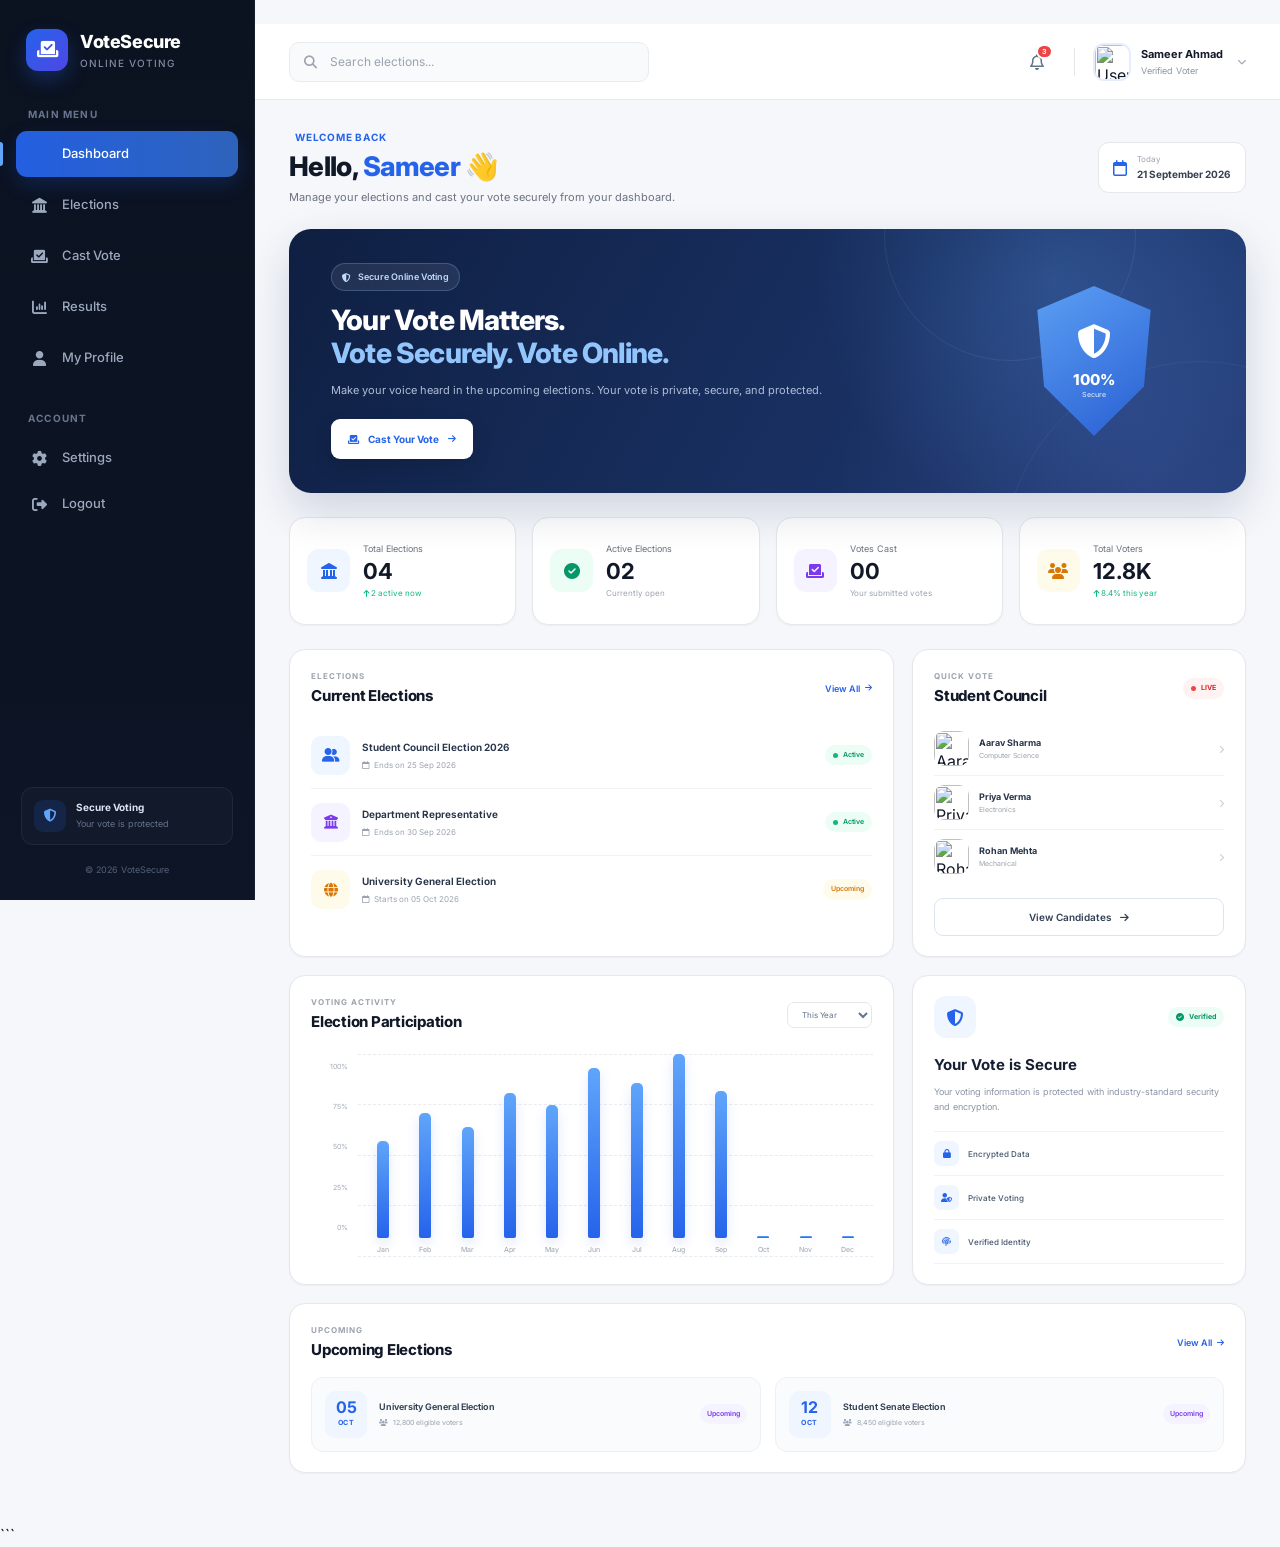
==== index.html @ ff3d3497 "added code" ====
```html
<!DOCTYPE html>
<html lang="en">
<head>
    <meta charset="UTF-8">

    <meta
        name="viewport"
        content="width=device-width, initial-scale=1.0"
    >

    <meta
        name="description"
        content="VoteSecure - Secure Online Voting System"
    >

    <title>VoteSecure | Dashboard</title>

    <!-- Google Font -->
    <link
        rel="preconnect"
        href="https://fonts.googleapis.com"
    >

    <link
        rel="preconnect"
        href="https://fonts.gstatic.com"
        crossorigin
    >

    <link
        href="https://fonts.googleapis.com/css2?family=Inter:wght@400;500;600;700;800&display=swap"
        rel="stylesheet"
    >

    <!-- Font Awesome -->
    <link
        rel="stylesheet"
        href="https://cdnjs.cloudflare.com/ajax/libs/font-awesome/6.7.2/css/all.min.css"
    >

    <!-- Main CSS -->
    <link
        rel="stylesheet"
        href="css/style.css"
    >
</head>

<body>

    <!-- =====================================================
         APP CONTAINER
    ====================================================== -->

    <div id="app">

        <!-- =================================================
             SIDEBAR
        ================================================== -->

        <aside class="sidebar">

            <!-- Logo -->
            <div class="sidebar-logo">

                <div class="logo-icon">
                    <i class="fa-solid fa-check-to-slot"></i>
                </div>

                <div class="logo-text">
                    <h2>VoteSecure</h2>
                    <span>Online Voting</span>
                </div>

            </div>


            <!-- Main Menu -->
            <div class="sidebar-section">

                <p class="sidebar-title">
                    MAIN MENU
                </p>

                <nav class="sidebar-menu">

                    <a
                        href="index.html"
                        class="menu-item active"
                    >
                        <i class="fa-solid fa-grid-2"></i>
                        <span>Dashboard</span>
                    </a>

                    <a
                        href="index.html#elections"
                        class="menu-item"
                    >
                        <i class="fa-solid fa-landmark"></i>
                        <span>Elections</span>
                    </a>

                    <a
                        href="vote.html"
                        class="menu-item"
                    >
                        <i class="fa-solid fa-check-to-slot"></i>
                        <span>Cast Vote</span>
                    </a>

                    <a
                        href="results.html"
                        class="menu-item"
                    >
                        <i class="fa-solid fa-chart-column"></i>
                        <span>Results</span>
                    </a>

                    <a
                        href="profile.html"
                        class="menu-item"
                    >
                        <i class="fa-solid fa-user"></i>
                        <span>My Profile</span>
                    </a>

                </nav>

            </div>


            <!-- Account -->
            <div class="sidebar-section sidebar-account">

                <p class="sidebar-title">
                    ACCOUNT
                </p>

                <a
                    href="#"
                    class="menu-item"
                    onclick="return false;"
                >
                    <i class="fa-solid fa-gear"></i>
                    <span>Settings</span>
                </a>

                <a
                    href="#"
                    class="menu-item logout-link"
                    onclick="logout(); return false;"
                >
                    <i class="fa-solid fa-right-from-bracket"></i>
                    <span>Logout</span>
                </a>

            </div>


            <!-- Sidebar Footer -->
            <div class="sidebar-footer">

                <div class="security-badge">

                    <i class="fa-solid fa-shield-halved"></i>

                    <div>
                        <strong>Secure Voting</strong>
                        <small>Your vote is protected</small>
                    </div>

                </div>

                <p>
                    © 2026 VoteSecure
                </p>

            </div>

        </aside>


        <!-- =================================================
             MAIN CONTENT
        ================================================== -->

        <main class="main">

            <!-- =================================================
                 TOPBAR
            ================================================== -->

            <header class="topbar">

                <!-- Mobile Menu -->
                <button
                    class="mobile-menu-btn"
                    id="mobileMenuBtn"
                    type="button"
                    aria-label="Open menu"
                >
                    <i class="fa-solid fa-bars"></i>
                </button>


                <!-- Search -->
                <div class="topbar-search">

                    <i class="fa-solid fa-magnifying-glass"></i>

                    <input
                        type="text"
                        id="searchInput"
                        placeholder="Search elections..."
                        autocomplete="off"
                    >

                </div>


                <!-- Topbar Right -->
                <div class="topbar-right">

                    <!-- Notification -->
                    <button
                        class="notification-btn"
                        type="button"
                        onclick="showNotification('You have 3 new notifications.')"
                        aria-label="Notifications"
                    >

                        <i class="fa-regular fa-bell"></i>

                        <span class="notification-badge">
                            3
                        </span>

                    </button>


                    <!-- Divider -->
                    <div class="topbar-divider"></div>


                    <!-- User -->
                    <a
                        href="profile.html"
                        class="topbar-user"
                    >

                        <img
                            src="https://i.pravatar.cc/100?img=12"
                            alt="User Avatar"
                        >

                        <div class="topbar-user-info">

                            <strong id="topbarUserName">
                                Sameer Ahmad
                            </strong>

                            <span>
                                Verified Voter
                            </span>

                        </div>

                        <i class="fa-solid fa-chevron-down"></i>

                    </a>

                </div>

            </header>


            <!-- =================================================
                 PAGE CONTENT
            ================================================== -->

            <div class="page-content">


                <!-- =================================================
                     WELCOME SECTION
                ================================================== -->

                <section class="welcome-section">

                    <div class="welcome-content">

                        <span class="welcome-label">
                            <i class="fa-solid fa-sparkles"></i>
                            Welcome back
                        </span>

                        <h1>
                            Hello,
                            <span id="welcomeUserName">
                                Sameer
                            </span>
                            👋
                        </h1>

                        <p>
                            Manage your elections and cast your vote
                            securely from your dashboard.
                        </p>

                    </div>


                    <div class="welcome-date">

                        <i class="fa-regular fa-calendar"></i>

                        <div>
                            <span>Today</span>
                            <strong id="currentDate">
                                21 September 2026
                            </strong>
                        </div>

                    </div>

                </section>


                <!-- =================================================
                     HERO BANNER
                ================================================== -->

                <section class="hero-banner">

                    <div class="hero-content">

                        <div class="hero-badge">
                            <i class="fa-solid fa-shield-halved"></i>
                            Secure Online Voting
                        </div>

                        <h2>
                            Your Vote Matters.
                            <br>
                            <span>Vote Securely. Vote Online.</span>
                        </h2>

                        <p>
                            Make your voice heard in the upcoming
                            elections. Your vote is private, secure,
                            and protected.
                        </p>

                        <button
                            class="primary-btn hero-btn"
                            type="button"
                            onclick="goToVote()"
                        >
                            <i class="fa-solid fa-check-to-slot"></i>
                            Cast Your Vote
                            <i class="fa-solid fa-arrow-right"></i>
                        </button>

                    </div>


                    <div class="hero-visual">

                        <div class="hero-shield">

                            <div class="shield-ring"></div>

                            <i class="fa-solid fa-shield-halved"></i>

                            <span>
                                100%
                                <small>Secure</small>
                            </span>

                        </div>

                    </div>

                </section>


                <!-- =================================================
                     STATISTICS
                ================================================== -->

                <section class="stats-grid">

                    <!-- Total Elections -->
                    <div class="stat-card">

                        <div class="stat-icon blue">
                            <i class="fa-solid fa-landmark"></i>
                        </div>

                        <div class="stat-info">

                            <span>Total Elections</span>

                            <strong>
                                04
                            </strong>

                            <small class="positive">
                                <i class="fa-solid fa-arrow-up"></i>
                                2 active now
                            </small>

                        </div>

                    </div>


                    <!-- Active Elections -->
                    <div class="stat-card">

                        <div class="stat-icon green">
                            <i class="fa-solid fa-circle-check"></i>
                        </div>

                        <div class="stat-info">

                            <span>Active Elections</span>

                            <strong>
                                02
                            </strong>

                            <small>
                                Currently open
                            </small>

                        </div>

                    </div>


                    <!-- Votes Cast -->
                    <div class="stat-card">

                        <div class="stat-icon purple">
                            <i class="fa-solid fa-check-to-slot"></i>
                        </div>

                        <div class="stat-info">

                            <span>Votes Cast</span>

                            <strong id="voteCount">
                                00
                            </strong>

                            <small>
                                Your submitted votes
                            </small>

                        </div>

                    </div>


                    <!-- Total Voters -->
                    <div class="stat-card">

                        <div class="stat-icon orange">
                            <i class="fa-solid fa-users"></i>
                        </div>

                        <div class="stat-info">

                            <span>Total Voters</span>

                            <strong>
                                12.8K
                            </strong>

                            <small class="positive">
                                <i class="fa-solid fa-arrow-up"></i>
                                8.4% this year
                            </small>

                        </div>

                    </div>

                </section>


                <!-- =================================================
                     ELECTIONS + QUICK VOTE
                ================================================== -->

                <section class="dashboard-grid">


                    <!-- Current Elections -->
                    <div
                        class="dashboard-card elections-card"
                        id="elections"
                    >

                        <div class="card-header">

                            <div>

                                <span class="card-label">
                                    ELECTIONS
                                </span>

                                <h2>
                                    Current Elections
                                </h2>

                            </div>

                            <a
                                href="#elections"
                                class="view-all"
                            >
                                View All
                                <i class="fa-solid fa-arrow-right"></i>
                            </a>

                        </div>


                        <div class="elections-list">


                            <!-- Election 1 -->
                            <div class="election">

                                <div class="election-icon blue-bg">
                                    <i class="fa-solid fa-user-group"></i>
                                </div>

                                <div class="election-info">

                                    <h3>
                                        Student Council Election 2026
                                    </h3>

                                    <p>
                                        <i class="fa-regular fa-calendar"></i>
                                        Ends on 25 Sep 2026
                                    </p>

                                </div>

                                <div class="election-status active">
                                    <span></span>
                                    Active
                                </div>

                            </div>


                            <!-- Election 2 -->
                            <div class="election">

                                <div class="election-icon purple-bg">
                                    <i class="fa-solid fa-building-columns"></i>
                                </div>

                                <div class="election-info">

                                    <h3>
                                        Department Representative
                                    </h3>

                                    <p>
                                        <i class="fa-regular fa-calendar"></i>
                                        Ends on 30 Sep 2026
                                    </p>

                                </div>

                                <div class="election-status active">
                                    <span></span>
                                    Active
                                </div>

                            </div>


                            <!-- Election 3 -->
                            <div class="election">

                                <div class="election-icon orange-bg">
                                    <i class="fa-solid fa-globe"></i>
                                </div>

                                <div class="election-info">

                                    <h3>
                                        University General Election
                                    </h3>

                                    <p>
                                        <i class="fa-regular fa-calendar"></i>
                                        Starts on 05 Oct 2026
                                    </p>

                                </div>

                                <div class="election-status upcoming">
                                    Upcoming
                                </div>

                            </div>

                        </div>

                    </div>


                    <!-- Quick Vote -->
                    <div class="dashboard-card quick-vote-card">

                        <div class="card-header">

                            <div>

                                <span class="card-label">
                                    QUICK VOTE
                                </span>

                                <h2>
                                    Student Council
                                </h2>

                            </div>

                            <span class="live-badge">
                                <span></span>
                                LIVE
                            </span>

                        </div>


                        <div class="quick-vote-list">


                            <!-- Candidate 1 -->
                            <div class="quick-candidate">

                                <img
                                    src="https://i.pravatar.cc/100?img=11"
                                    alt="Aarav Sharma"
                                >

                                <div class="quick-candidate-info">

                                    <strong>
                                        Aarav Sharma
                                    </strong>

                                    <span>
                                        Computer Science
                                    </span>

                                </div>

                                <i class="fa-solid fa-chevron-right"></i>

                            </div>


                            <!-- Candidate 2 -->
                            <div class="quick-candidate">

                                <img
                                    src="https://i.pravatar.cc/100?img=47"
                                    alt="Priya Verma"
                                >

                                <div class="quick-candidate-info">

                                    <strong>
                                        Priya Verma
                                    </strong>

                                    <span>
                                        Electronics
                                    </span>

                                </div>

                                <i class="fa-solid fa-chevron-right"></i>

                            </div>


                            <!-- Candidate 3 -->
                            <div class="quick-candidate">

                                <img
                                    src="https://i.pravatar.cc/100?img=13"
                                    alt="Rohan Mehta"
                                >

                                <div class="quick-candidate-info">

                                    <strong>
                                        Rohan Mehta
                                    </strong>

                                    <span>
                                        Mechanical
                                    </span>

                                </div>

                                <i class="fa-solid fa-chevron-right"></i>

                            </div>

                        </div>


                        <a
                            href="vote.html"
                            class="secondary-btn full-btn"
                        >
                            View Candidates
                            <i class="fa-solid fa-arrow-right"></i>
                        </a>

                    </div>

                </section>


                <!-- =================================================
                     LOWER DASHBOARD
                ================================================== -->

                <section class="dashboard-grid lower-grid">


                    <!-- Voting Activity -->
                    <div class="dashboard-card activity-card">

                        <div class="card-header">

                            <div>

                                <span class="card-label">
                                    VOTING ACTIVITY
                                </span>

                                <h2>
                                    Election Participation
                                </h2>

                            </div>

                            <select
                                class="period-select"
                                aria-label="Select period"
                            >
                                <option>
                                    This Year
                                </option>

                                <option>
                                    This Month
                                </option>

                                <option>
                                    This Week
                                </option>
                            </select>

                        </div>


                        <div class="activity-chart">

                            <div class="chart-y-axis">
                                <span>100%</span>
                                <span>75%</span>
                                <span>50%</span>
                                <span>25%</span>
                                <span>0%</span>
                            </div>


                            <div class="chart-area">

                                <div class="chart-grid-line"></div>
                                <div class="chart-grid-line"></div>
                                <div class="chart-grid-line"></div>
                                <div class="chart-grid-line"></div>
                                <div class="chart-grid-line"></div>


                                <div class="chart-bars">

                                    <div class="bar-wrapper">
                                        <div
                                            class="chart-bar"
                                            style="height: 48%;"
                                        ></div>
                                        <span>Jan</span>
                                    </div>

                                    <div class="bar-wrapper">
                                        <div
                                            class="chart-bar"
                                            style="height: 62%;"
                                        ></div>
                                        <span>Feb</span>
                                    </div>

                                    <div class="bar-wrapper">
                                        <div
                                            class="chart-bar"
                                            style="height: 55%;"
                                        ></div>
                                        <span>Mar</span>
                                    </div>

                                    <div class="bar-wrapper">
                                        <div
                                            class="chart-bar"
                                            style="height: 72%;"
                                        ></div>
                                        <span>Apr</span>
                                    </div>

                                    <div class="bar-wrapper">
                                        <div
                                            class="chart-bar"
                                            style="height: 66%;"
                                        ></div>
                                        <span>May</span>
                                    </div>

                                    <div class="bar-wrapper">
                                        <div
                                            class="chart-bar"
                                            style="height: 84%;"
                                        ></div>
                                        <span>Jun</span>
                                    </div>

                                    <div class="bar-wrapper">
                                        <div
                                            class="chart-bar"
                                            style="height: 77%;"
                                        ></div>
                                        <span>Jul</span>
                                    </div>

                                    <div class="bar-wrapper">
                                        <div
                                            class="chart-bar"
                                            style="height: 91%;"
                                        ></div>
                                        <span>Aug</span>
                                    </div>

                                    <div class="bar-wrapper">
                                        <div
                                            class="chart-bar"
                                            style="height: 73%;"
                                        ></div>
                                        <span>Sep</span>
                                    </div>

                                    <div class="bar-wrapper">
                                        <div
                                            class="chart-bar"
                                            style="height: 0%;"
                                        ></div>
                                        <span>Oct</span>
                                    </div>

                                    <div class="bar-wrapper">
                                        <div
                                            class="chart-bar"
                                            style="height: 0%;"
                                        ></div>
                                        <span>Nov</span>
                                    </div>

                                    <div class="bar-wrapper">
                                        <div
                                            class="chart-bar"
                                            style="height: 0%;"
                                        ></div>
                                        <span>Dec</span>
                                    </div>

                                </div>

                            </div>

                        </div>

                    </div>


                    <!-- Security Card -->
                    <div class="dashboard-card security-card">

                        <div class="security-card-top">

                            <div class="security-icon">
                                <i class="fa-solid fa-shield-halved"></i>
                            </div>

                            <span class="verified-status">
                                <i class="fa-solid fa-circle-check"></i>
                                Verified
                            </span>

                        </div>

                        <h2>
                            Your Vote is Secure
                        </h2>

                        <p>
                            Your voting information is protected with
                            industry-standard security and encryption.
                        </p>


                        <div class="security-items">

                            <div>
                                <i class="fa-solid fa-lock"></i>
                                <span>Encrypted Data</span>
                            </div>

                            <div>
                                <i class="fa-solid fa-user-shield"></i>
                                <span>Private Voting</span>
                            </div>

                            <div>
                                <i class="fa-solid fa-fingerprint"></i>
                                <span>Verified Identity</span>
                            </div>

                        </div>

                    </div>

                </section>


                <!-- =================================================
                     UPCOMING ELECTIONS
                ================================================== -->

                <section class="dashboard-card upcoming-section">

                    <div class="card-header">

                        <div>

                            <span class="card-label">
                                UPCOMING
                            </span>

                            <h2>
                                Upcoming Elections
                            </h2>

                        </div>

                        <a
                            href="#elections"
                            class="view-all"
                        >
                            View All
                            <i class="fa-solid fa-arrow-right"></i>
                        </a>

                    </div>


                    <div class="upcoming-grid">


                        <div class="upcoming-election">

                            <div class="upcoming-date">

                                <strong>
                                    05
                                </strong>

                                <span>
                                    OCT
                                </span>

                            </div>

                            <div>

                                <h3>
                                    University General Election
                                </h3>

                                <p>
                                    <i class="fa-solid fa-users"></i>
                                    12,800 eligible voters
                                </p>

                            </div>

                            <span class="upcoming-tag">
                                Upcoming
                            </span>

                        </div>


                        <div class="upcoming-election">

                            <div class="upcoming-date">

                                <strong>
                                    12
                                </strong>

                                <span>
                                    OCT
                                </span>

                            </div>

                            <div>

                                <h3>
                                    Student Senate Election
                                </h3>

                                <p>
                                    <i class="fa-solid fa-users"></i>
                                    8,450 eligible voters
                                </p>

                            </div>

                            <span class="upcoming-tag">
                                Upcoming
                            </span>

                        </div>

                    </div>

                </section>


            </div>

        </main>

    </div>


    <!-- =====================================================
         JAVASCRIPT
    ====================================================== -->

    <script src="js/app.js"></script>

</body>
</html>
```
---- css/style.css ----
/* =========================================================
   VOTESECURE - MAIN STYLESHEET
   Premium Online Voting Dashboard
========================================================= */

/* =========================================================
   1. RESET
========================================================= */

* {
    margin: 0;
    padding: 0;
    box-sizing: border-box;
}

:root {
    --primary: #2563eb;
    --primary-dark: #1d4ed8;
    --primary-light: #eff6ff;

    --success: #10b981;
    --success-light: #ecfdf5;

    --purple: #8b5cf6;
    --purple-light: #f5f3ff;

    --orange: #f59e0b;
    --orange-light: #fffbeb;

    --danger: #ef4444;

    --sidebar: #0b1220;
    --sidebar-light: #111a2e;

    --background: #f5f7fb;
    --card: #ffffff;

    --text-dark: #111827;
    --text: #374151;
    --text-light: #6b7280;
    --text-muted: #9ca3af;

    --border: #e5e7eb;

    --shadow-sm:
        0 1px 2px rgba(15, 23, 42, 0.04);

    --shadow:
        0 8px 30px rgba(15, 23, 42, 0.06);

    --shadow-lg:
        0 20px 50px rgba(15, 23, 42, 0.10);

    --radius-sm: 10px;
    --radius: 16px;
    --radius-lg: 22px;

    --sidebar-width: 255px;
}

html {
    scroll-behavior: smooth;
}

body {
    font-family: "Inter", sans-serif;
    background: var(--background);
    color: var(--text-dark);
    min-height: 100vh;
    line-height: 1.5;
}

button,
input,
select {
    font-family: inherit;
}

button {
    cursor: pointer;
}

a {
    text-decoration: none;
    color: inherit;
}

img {
    display: block;
    max-width: 100%;
}


/* =========================================================
   2. APP LAYOUT
========================================================= */

#app {
    min-height: 100vh;
}

.app {
    min-height: 100vh;
    display: flex;
}

.main {
    margin-left: var(--sidebar-width);
    min-height: 100vh;
    width: calc(100% - var(--sidebar-width));
}


/* =========================================================
   3. SIDEBAR
========================================================= */

.sidebar {
    position: fixed;
    z-index: 1000;

    left: 0;
    top: 0;
    bottom: 0;

    width: var(--sidebar-width);

    display: flex;
    flex-direction: column;

    padding: 24px 16px;

    background:
        linear-gradient(
            180deg,
            #0b1220 0%,
            #0d1526 100%
        );

    color: #fff;

    overflow-y: auto;

    border-right: 1px solid
        rgba(255, 255, 255, 0.05);
}

.sidebar::-webkit-scrollbar {
    width: 4px;
}

.sidebar::-webkit-scrollbar-thumb {
    background: rgba(255,255,255,.15);
    border-radius: 10px;
}


/* Logo */

.sidebar-logo {
    display: flex;
    align-items: center;
    gap: 12px;

    padding: 4px 10px 28px;
}

.logo-icon {
    width: 42px;
    height: 42px;

    display: flex;
    align-items: center;
    justify-content: center;

    border-radius: 12px;

    background:
        linear-gradient(
            135deg,
            #2563eb,
            #4f46e5
        );

    box-shadow:
        0 8px 20px rgba(37,99,235,.30);

    font-size: 19px;
}

.logo-text h2 {
    font-size: 18px;
    font-weight: 800;
    letter-spacing: -.4px;
}

.logo-text span {
    display: block;

    margin-top: 1px;

    color: #7f8ca5;

    font-size: 10px;
    font-weight: 500;

    text-transform: uppercase;
    letter-spacing: 1px;
}


/* Sidebar sections */

.sidebar-section {
    margin-top: 8px;
}

.sidebar-title {
    padding: 0 12px;
    margin: 0 0 9px;

    color: #68758e;

    font-size: 10px;
    font-weight: 700;

    letter-spacing: 1.2px;
}


/* Menu */

.sidebar-menu {
    display: flex;
    flex-direction: column;
    gap: 5px;
}

.menu-item {
    position: relative;

    display: flex;
    align-items: center;
    gap: 13px;

    min-height: 46px;

    padding: 0 13px;

    border-radius: 11px;

    color: #9ba8bd;

    font-size: 13px;
    font-weight: 500;

    transition:
        background .25s ease,
        color .25s ease,
        transform .25s ease;
}

.menu-item i {
    width: 20px;

    text-align: center;

    font-size: 15px;
}

.menu-item:hover {
    color: #fff;
    background: rgba(255,255,255,.06);
    transform: translateX(2px);
}

.menu-item.active {
    color: #fff;

    background:
        linear-gradient(
            90deg,
            rgba(37,99,235,.95),
            rgba(59,130,246,.72)
        );

    box-shadow:
        0 8px 20px rgba(37,99,235,.20);
}

.menu-item.active::before {
    content: "";

    position: absolute;

    left: -16px;

    width: 3px;
    height: 24px;

    background: #60a5fa;

    border-radius: 0 5px 5px 0;
}

.logout-link:hover {
    color: #fca5a5;
    background: rgba(239,68,68,.08);
}


/* Account */

.sidebar-account {
    margin-top: 30px;
}


/* Sidebar footer */

.sidebar-footer {
    margin-top: auto;
    padding: 25px 5px 0;
}

.security-badge {
    display: flex;
    align-items: center;
    gap: 10px;

    padding: 12px;

    border: 1px solid
        rgba(255,255,255,.06);

    background:
        rgba(255,255,255,.025);

    border-radius: 12px;
}

.security-badge > i {
    width: 32px;
    height: 32px;

    display: flex;
    align-items: center;
    justify-content: center;

    border-radius: 9px;

    color: #60a5fa;
    background: rgba(37,99,235,.15);

    font-size: 13px;
}

.security-badge strong {
    display: block;

    color: #dce4f2;

    font-size: 10px;
}

.security-badge small {
    display: block;

    margin-top: 2px;

    color: #65728a;

    font-size: 9px;
}

.sidebar-footer > p {
    margin-top: 18px;

    text-align: center;

    color: #536078;

    font-size: 9px;
}


/* =========================================================
   4. TOPBAR
========================================================= */

.topbar {
    position: sticky;
    z-index: 100;

    top: 0;

    height: 76px;

    display: flex;
    align-items: center;
    justify-content: space-between;

    padding: 0 34px;

    background: rgba(255,255,255,.92);

    backdrop-filter: blur(16px);

    border-bottom: 1px solid var(--border);
}


/* Search */

.topbar-search {
    position: relative;

    width: min(360px, 40%);
}

.topbar-search i {
    position: absolute;

    left: 15px;
    top: 50%;

    transform: translateY(-50%);

    color: #9ca3af;

    font-size: 13px;
}

.topbar-search input {
    width: 100%;
    height: 40px;

    padding: 0 15px 0 40px;

    border: 1px solid #e8ebf0;

    border-radius: 10px;

    outline: none;

    background: #f8fafc;

    color: var(--text-dark);

    font-size: 12px;

    transition: .25s ease;
}

.topbar-search input::placeholder {
    color: #9ca3af;
}

.topbar-search input:focus {
    border-color: #93c5fd;

    background: #fff;

    box-shadow:
        0 0 0 4px rgba(37,99,235,.08);
}


/* Topbar right */

.topbar-right {
    display: flex;
    align-items: center;
    gap: 18px;
}

.notification-btn {
    position: relative;

    width: 38px;
    height: 38px;

    border: none;

    border-radius: 10px;

    background: transparent;

    color: #64748b;

    font-size: 16px;

    transition: .2s ease;
}

.notification-btn:hover {
    color: var(--primary);
    background: var(--primary-light);
}

.notification-badge {
    position: absolute;

    right: 3px;
    top: 1px;

    min-width: 15px;
    height: 15px;

    display: flex;
    align-items: center;
    justify-content: center;

    padding: 0 4px;

    border: 2px solid #fff;

    border-radius: 20px;

    background: var(--danger);

    color: #fff;

    font-size: 7px;
    font-weight: 700;
}

.topbar-divider {
    width: 1px;
    height: 28px;

    background: var(--border);
}

.topbar-user {
    display: flex;
    align-items: center;
    gap: 10px;

    padding: 5px 0;
}

.topbar-user img {
    width: 38px;
    height: 38px;

    object-fit: cover;

    border-radius: 11px;

    border: 2px solid #e5edff;
}

.topbar-user-info strong {
    display: block;

    color: var(--text-dark);

    font-size: 11px;
    font-weight: 700;
}

.topbar-user-info span {
    display: block;

    margin-top: 1px;

    color: #8b95a7;

    font-size: 9px;
}

.topbar-user > i {
    margin-left: 4px;

    color: #9ca3af;

    font-size: 9px;
}


/* Mobile menu */

.mobile-menu-btn {
    display: none;

    width: 40px;
    height: 40px;

    border: none;

    border-radius: 10px;

    background: #f1f5f9;

    color: #475569;

    font-size: 17px;
}


/* =========================================================
   5. PAGE CONTENT
========================================================= */

.page-content {
    max-width: 1500px;
    margin: 0 auto;

    padding: 30px 34px 50px;
}


/* =========================================================
   6. WELCOME
========================================================= */

.welcome-section {
    display: flex;
    align-items: center;
    justify-content: space-between;

    margin-bottom: 24px;
}

.welcome-label {
    display: inline-flex;
    align-items: center;
    gap: 6px;

    margin-bottom: 5px;

    color: var(--primary);

    font-size: 10px;
    font-weight: 700;

    text-transform: uppercase;
    letter-spacing: .8px;
}

.welcome-label i {
    font-size: 9px;
}

.welcome-content h1 {
    color: var(--text-dark);

    font-size: 27px;
    line-height: 1.25;
    font-weight: 800;

    letter-spacing: -.7px;
}

.welcome-content h1 span {
    color: var(--primary);
}

.welcome-content p {
    margin-top: 5px;

    color: var(--text-light);

    font-size: 11px;
}

.welcome-date {
    display: flex;
    align-items: center;
    gap: 10px;

    padding: 10px 14px;

    border: 1px solid var(--border);

    background: #fff;

    border-radius: 11px;
}

.welcome-date > i {
    color: var(--primary);

    font-size: 16px;
}

.welcome-date span {
    display: block;

    color: var(--text-muted);

    font-size: 8px;
}

.welcome-date strong {
    display: block;

    margin-top: 2px;

    color: var(--text);

    font-size: 10px;
}


/* =========================================================
   7. HERO
========================================================= */

.hero-banner {
    position: relative;

    min-height: 245px;

    display: flex;
    align-items: center;
    justify-content: space-between;

    padding: 34px 42px;

    margin-bottom: 24px;

    overflow: hidden;

    border-radius: var(--radius-lg);

    background:
        radial-gradient(
            circle at 80% 20%,
            rgba(96,165,250,.22),
            transparent 30%
        ),
        radial-gradient(
            circle at 90% 90%,
            rgba(129,140,248,.15),
            transparent 35%
        ),
        linear-gradient(
            120deg,
            #0f1f42 0%,
            #172d5c 48%,
            #1e3a72 100%
        );

    box-shadow:
        0 18px 45px rgba(15,31,66,.16);
}

.hero-banner::before {
    content: "";

    position: absolute;

    width: 250px;
    height: 250px;

    right: 110px;
    top: -120px;

    border: 1px solid rgba(255,255,255,.07);

    border-radius: 50%;
}

.hero-banner::after {
    content: "";

    position: absolute;

    width: 390px;
    height: 390px;

    right: -150px;
    bottom: -260px;

    border: 1px solid rgba(255,255,255,.05);

    border-radius: 50%;
}

.hero-content {
    position: relative;
    z-index: 2;

    max-width: 620px;
}

.hero-badge {
    display: inline-flex;
    align-items: center;
    gap: 7px;

    padding: 6px 10px;

    margin-bottom: 13px;

    border: 1px solid rgba(147,197,253,.25);

    border-radius: 30px;

    background: rgba(255,255,255,.08);

    color: #bfdbfe;

    font-size: 9px;
    font-weight: 600;
}

.hero-badge i {
    font-size: 9px;
}

.hero-content h2 {
    color: #fff;

    font-size: 28px;
    line-height: 1.2;
    font-weight: 800;

    letter-spacing: -.8px;
}

.hero-content h2 span {
    color: #93c5fd;
}

.hero-content p {
    max-width: 520px;

    margin-top: 10px;

    color: #aebdd7;

    font-size: 11px;
    line-height: 1.7;
}

.hero-btn {
    margin-top: 19px;
}


/* Hero visual */

.hero-visual {
    position: relative;
    z-index: 2;

    width: 220px;
    height: 180px;

    display: flex;
    align-items: center;
    justify-content: center;
}

.hero-shield {
    position: relative;

    width: 135px;
    height: 150px;

    display: flex;
    align-items: center;
    justify-content: center;

    clip-path: polygon(
        50% 0%,
        92% 16%,
        87% 67%,
        50% 100%,
        13% 67%,
        8% 16%
    );

    background:
        linear-gradient(
            145deg,
            rgba(96,165,250,.95),
            rgba(37,99,235,.75)
        );

    box-shadow:
        0 20px 40px rgba(0,0,0,.25);
}

.hero-shield > i {
    position: absolute;
    top: 39px;

    color: #fff;

    font-size: 34px;
}

.hero-shield > span {
    position: absolute;
    top: 83px;

    color: #fff;

    font-size: 15px;
    font-weight: 800;

    text-align: center;
}

.hero-shield small {
    display: block;

    margin-top: -1px;

    font-size: 7px;
    font-weight: 500;

    opacity: .8;
}

.shield-ring {
    position: absolute;

    width: 165px;
    height: 165px;

    border: 1px solid rgba(147,197,253,.20);

    border-radius: 50%;
}


/* =========================================================
   8. BUTTONS
========================================================= */

.primary-btn {
    height: 40px;

    display: inline-flex;
    align-items: center;
    gap: 9px;

    padding: 0 17px;

    border: none;

    border-radius: 9px;

    background: #fff;

    color: var(--primary);

    font-size: 10px;
    font-weight: 700;

    box-shadow:
        0 8px 20px rgba(0,0,0,.12);

    transition: .25s ease;
}

.primary-btn:hover {
    transform: translateY(-2px);

    box-shadow:
        0 12px 25px rgba(0,0,0,.18);
}

.primary-btn i:last-child {
    font-size: 9px;
}

.secondary-btn {
    height: 38px;

    display: inline-flex;
    align-items: center;
    justify-content: center;
    gap: 8px;

    padding: 0 14px;

    border: 1px solid #dbe4f0;

    border-radius: 9px;

    background: #fff;

    color: #334155;

    font-size: 10px;
    font-weight: 600;

    transition: .25s ease;
}

.secondary-btn:hover {
    color: var(--primary);

    border-color: #bfdbfe;

    background: #eff6ff;
}

.full-btn {
    width: 100%;
}


/* =========================================================
   9. STAT CARDS
========================================================= */

.stats-grid {
    display: grid;

    grid-template-columns:
        repeat(4, minmax(0, 1fr));

    gap: 16px;

    margin-bottom: 24px;
}

.stat-card {
    display: flex;
    align-items: center;
    gap: 13px;

    min-height: 108px;

    padding: 17px;

    border: 1px solid var(--border);

    border-radius: var(--radius);

    background: var(--card);

    box-shadow: var(--shadow-sm);

    transition: .25s ease;
}

.stat-card:hover {
    transform: translateY(-3px);

    box-shadow: var(--shadow);
}

.stat-icon {
    width: 43px;
    height: 43px;

    flex-shrink: 0;

    display: flex;
    align-items: center;
    justify-content: center;

    border-radius: 12px;

    font-size: 16px;
}

.stat-icon.blue {
    color: #2563eb;
    background: #eff6ff;
}

.stat-icon.green {
    color: #059669;
    background: #ecfdf5;
}

.stat-icon.purple {
    color: #7c3aed;
    background: #f5f3ff;
}

.stat-icon.orange {
    color: #d97706;
    background: #fffbeb;
}

.stat-info span {
    display: block;

    color: var(--text-light);

    font-size: 9px;
}

.stat-info strong {
    display: block;

    margin-top: 2px;

    color: var(--text-dark);

    font-size: 22px;
    line-height: 1.25;
}

.stat-info small {
    display: block;

    margin-top: 2px;

    color: #9ca3af;

    font-size: 8px;
}

.stat-info small.positive {
    color: #10b981;
}


/* =========================================================
   10. DASHBOARD CARDS
========================================================= */

.dashboard-grid {
    display: grid;

    grid-template-columns:
        minmax(0, 1.45fr)
        minmax(320px, .8fr);

    gap: 18px;

    margin-bottom: 18px;
}

.dashboard-card {
    border: 1px solid var(--border);

    border-radius: var(--radius);

    background: var(--card);

    box-shadow: var(--shadow-sm);

    overflow: hidden;
}

.card-header {
    display: flex;
    align-items: center;
    justify-content: space-between;

    padding: 20px 21px 15px;
}

.card-label {
    display: block;

    margin-bottom: 3px;

    color: #9ca3af;

    font-size: 8px;
    font-weight: 700;

    letter-spacing: 1px;
}

.card-header h2 {
    color: var(--text-dark);

    font-size: 15px;
    font-weight: 750;

    letter-spacing: -.25px;
}

.view-all {
    display: inline-flex;
    align-items: center;
    gap: 5px;

    color: var(--primary);

    font-size: 9px;
    font-weight: 600;
}

.view-all i {
    font-size: 8px;
}

.view-all:hover {
    color: var(--primary-dark);
}


/* =========================================================
   11. ELECTIONS
========================================================= */

.elections-list {
    padding: 0 21px 18px;
}

.election {
    display: flex;
    align-items: center;
    gap: 12px;

    min-height: 67px;

    padding: 8px 0;

    border-bottom: 1px solid #f0f2f5;

    transition: .2s ease;
}

.election:last-child {
    border-bottom: none;
}

.election:hover {
    transform: translateX(3px);
}

.election-icon {
    width: 39px;
    height: 39px;

    flex-shrink: 0;

    display: flex;
    align-items: center;
    justify-content: center;

    border-radius: 10px;

    font-size: 14px;
}

.blue-bg {
    color: #2563eb;
    background: #eff6ff;
}

.purple-bg {
    color: #7c3aed;
    background: #f5f3ff;
}

.orange-bg {
    color: #d97706;
    background: #fffbeb;
}

.election-info {
    min-width: 0;
    flex: 1;
}

.election-info h3 {
    overflow: hidden;

    color: #273449;

    font-size: 10px;
    font-weight: 650;

    text-overflow: ellipsis;
    white-space: nowrap;
}

.election-info p {
    display: flex;
    align-items: center;
    gap: 5px;

    margin-top: 4px;

    color: #9ca3af;

    font-size: 8px;
}

.election-info p i {
    font-size: 8px;
}

.election-status {
    flex-shrink: 0;

    display: inline-flex;
    align-items: center;
    gap: 5px;

    padding: 5px 8px;

    border-radius: 20px;

    font-size: 7px;
    font-weight: 600;
}

.election-status.active {
    color: #059669;
    background: #ecfdf5;
}

.election-status.active span {
    width: 5px;
    height: 5px;

    border-radius: 50%;

    background: #10b981;
}

.election-status.upcoming {
    color: #d97706;
    background: #fffbeb;
}


/* =========================================================
   12. QUICK VOTE
========================================================= */

.quick-vote-list {
    padding: 0 21px 10px;
}

.quick-candidate {
    display: flex;
    align-items: center;
    gap: 10px;

    padding: 9px 0;

    border-bottom: 1px solid #f0f2f5;

    cursor: pointer;

    transition: .2s ease;
}

.quick-candidate:last-child {
    border-bottom: none;
}

.quick-candidate:hover {
    transform: translateX(3px);
}

.quick-candidate img {
    width: 35px;
    height: 35px;

    object-fit: cover;

    border-radius: 10px;
}

.quick-candidate-info {
    flex: 1;
}

.quick-candidate-info strong {
    display: block;

    color: #273449;

    font-size: 9px;
}

.quick-candidate-info span {
    display: block;

    margin-top: 2px;

    color: #9ca3af;

    font-size: 7px;
}

.quick-candidate > i {
    color: #c4cbd5;

    font-size: 8px;
}

.live-badge {
    display: inline-flex;
    align-items: center;
    gap: 5px;

    padding: 5px 8px;

    border-radius: 20px;

    color: #dc2626;

    background: #fef2f2;

    font-size: 7px;
    font-weight: 700;
}

.live-badge span {
    width: 5px;
    height: 5px;

    border-radius: 50%;

    background: #ef4444;

    animation: pulse 1.5s infinite;
}

.quick-vote-card .full-btn {
    width: calc(100% - 42px);

    margin: 5px 21px 20px;
}


/* =========================================================
   13. ACTIVITY CHART
========================================================= */

.lower-grid {
    grid-template-columns:
        minmax(0, 1.45fr)
        minmax(300px, .8fr);
}

.period-select {
    padding: 6px 10px;

    border: 1px solid var(--border);

    border-radius: 7px;

    outline: none;

    background: #fff;

    color: #64748b;

    font-size: 8px;
}

.activity-chart {
    display: flex;

    height: 225px;

    padding: 5px 20px 18px;
}

.chart-y-axis {
    width: 38px;

    display: flex;
    flex-direction: column;
    justify-content: space-between;

    padding: 8px 0 22px;

    color: #a1a9b7;

    font-size: 7px;

    text-align: right;
}

.chart-area {
    position: relative;

    flex: 1;

    margin-left: 10px;
}

.chart-grid-line {
    position: relative;

    height: 25%;

    border-top: 1px dashed #e8ebf0;
}

.chart-bars {
    position: absolute;

    inset: 0;

    display: flex;
    align-items: flex-end;
    justify-content: space-around;

    padding: 0 4px;
}

.bar-wrapper {
    height: 100%;

    display: flex;
    flex-direction: column;
    justify-content: flex-end;
    align-items: center;

    width: 7%;

    gap: 7px;
}

.chart-bar {
    width: 12px;

    min-height: 2px;

    border-radius: 5px 5px 2px 2px;

    background:
        linear-gradient(
            180deg,
            #60a5fa,
            #2563eb
        );

    box-shadow:
        0 5px 12px rgba(37,99,235,.15);

    transition: .3s ease;
}

.chart-bar:hover {
    transform: scaleX(1.25);

    filter: brightness(1.08);
}

.bar-wrapper span {
    color: #9ca3af;

    font-size: 7px;
}


/* =========================================================
   14. SECURITY CARD
========================================================= */

.security-card {
    padding: 20px 21px;
}

.security-card-top {
    display: flex;
    align-items: center;
    justify-content: space-between;
}

.security-icon {
    width: 42px;
    height: 42px;

    display: flex;
    align-items: center;
    justify-content: center;

    border-radius: 12px;

    color: #2563eb;

    background: #eff6ff;

    font-size: 17px;
}

.verified-status {
    display: inline-flex;
    align-items: center;
    gap: 5px;

    padding: 5px 8px;

    border-radius: 20px;

    color: #059669;

    background: #ecfdf5;

    font-size: 7px;
    font-weight: 700;
}

.verified-status i {
    font-size: 8px;
}

.security-card h2 {
    margin-top: 16px;

    color: #172033;

    font-size: 15px;
}

.security-card > p {
    margin-top: 7px;

    color: #8a94a6;

    font-size: 9px;
    line-height: 1.7;
}

.security-items {
    display: flex;
    flex-direction: column;

    margin-top: 17px;

    border-top: 1px solid #f0f2f5;
}

.security-items div {
    display: flex;
    align-items: center;
    gap: 9px;

    padding: 9px 0;

    border-bottom: 1px solid #f0f2f5;
}

.security-items i {
    width: 25px;
    height: 25px;

    display: flex;
    align-items: center;
    justify-content: center;

    border-radius: 7px;

    color: #2563eb;
    background: #eff6ff;

    font-size: 9px;
}

.security-items span {
    color: #526075;

    font-size: 8px;
    font-weight: 550;
}


/* =========================================================
   15. UPCOMING ELECTIONS
========================================================= */

.upcoming-section {
    margin-top: 18px;
}

.upcoming-grid {
    display: grid;

    grid-template-columns:
        repeat(2, minmax(0, 1fr));

    gap: 14px;

    padding: 0 21px 20px;
}

.upcoming-election {
    display: flex;
    align-items: center;
    gap: 12px;

    padding: 13px;

    border: 1px solid #edf0f4;

    border-radius: 12px;

    background: #fafbfc;
}

.upcoming-date {
    width: 42px;
    height: 47px;

    flex-shrink: 0;

    display: flex;
    flex-direction: column;
    align-items: center;
    justify-content: center;

    border-radius: 10px;

    background: #eff6ff;

    color: var(--primary);
}

.upcoming-date strong {
    font-size: 16px;
    line-height: 1;
}

.upcoming-date span {
    margin-top: 3px;

    font-size: 7px;
    font-weight: 700;

    letter-spacing: .5px;
}

.upcoming-election > div:nth-child(2) {
    flex: 1;
}

.upcoming-election h3 {
    color: #334155;

    font-size: 9px;
    font-weight: 650;
}

.upcoming-election p {
    display: flex;
    align-items: center;
    gap: 5px;

    margin-top: 4px;

    color: #9ca3af;

    font-size: 7px;
}

.upcoming-election p i {
    color: #94a3b8;
}

.upcoming-tag {
    padding: 5px 7px;

    border-radius: 20px;

    color: #7c3aed;

    background: #f5f3ff;

    font-size: 7px;
    font-weight: 600;
}


/* =========================================================
   16. NOTIFICATION
========================================================= */

.custom-notification {
    position: fixed;

    z-index: 9999;

    right: 25px;
    bottom: 25px;

    min-width: 290px;

    display: flex;
    align-items: center;
    gap: 11px;

    padding: 13px 16px;

    border: 1px solid #e5e7eb;

    border-radius: 12px;

    background: #fff;

    box-shadow:
        0 20px 40px rgba(15,23,42,.15);

    color: #334155;

    font-size: 10px;

    animation:
        voteSecureSlideIn
        .35s ease;
}

.custom-notification i {
    width: 30px;
    height: 30px;

    display: flex;
    align-items: center;
    justify-content: center;

    border-radius: 9px;

    color: #10b981;
    background: #ecfdf5;
}

.custom-notification.warning i {
    color: #f59e0b;
    background: #fffbeb;
}

@keyframes voteSecureSlideIn {
    from {
        opacity: 0;
        transform: translateX(30px);
    }

    to {
        opacity: 1;
        transform: translateX(0);
    }
}

@keyframes pulse {
    0% {
        opacity: 1;
        transform: scale(1);
    }

    50% {
        opacity: .45;
        transform: scale(.75);
    }

    100% {
        opacity: 1;
        transform: scale(1);
    }
}


/* =========================================================
   17. RESPONSIVE - LARGE TABLET
========================================================= */

@media (max-width: 1200px) {

    :root {
        --sidebar-width: 225px;
    }

    .main {
        width: calc(100% - 225px);
    }

    .page-content {
        padding-left: 25px;
        padding-right: 25px;
    }

    .topbar {
        padding-left: 25px;
        padding-right: 25px;
    }

    .hero-banner {
        padding: 30px;
    }

    .hero-content h2 {
        font-size: 24px;
    }

    .stats-grid {
        gap: 12px;
    }

    .stat-card {
        padding: 13px;
    }

    .dashboard-grid {
        grid-template-columns:
            minmax(0, 1.3fr)
            minmax(280px, .8fr);
    }
}


/* =========================================================
   18. RESPONSIVE - TABLET
========================================================= */

@media (max-width: 950px) {

    :root {
        --sidebar-width: 0px;
    }

    .sidebar {
        width: 255px;

        transform: translateX(-100%);

        transition: transform .3s ease;

        box-shadow:
            10px 0 40px rgba(0,0,0,.18);
    }

    .sidebar.open {
        transform: translateX(0);
    }

    .main {
        width: 100%;
        margin-left: 0;
    }

    .mobile-menu-btn {
        display: flex;
        align-items: center;
        justify-content: center;
    }

    .topbar {
        gap: 15px;
    }

    .topbar-search {
        flex: 1;
        width: auto;
        max-width: 400px;
    }

    .stats-grid {
        grid-template-columns:
            repeat(2, minmax(0, 1fr));
    }

    .dashboard-grid,
    .lower-grid {
        grid-template-columns: 1fr;
    }

    .security-card {
        min-height: auto;
    }

    .hero-visual {
        opacity: .7;
    }
}


/* =========================================================
   19. RESPONSIVE - MOBILE
========================================================= */

@media (max-width: 650px) {

    .topbar {
        height: 66px;

        padding: 0 15px;

        gap: 10px;
    }

    .topbar-search {
        display: none;
    }

    .topbar-right {
        margin-left: auto;
        gap: 8px;
    }

    .topbar-divider {
        display: none;
    }

    .topbar-user-info,
    .topbar-user > i {
        display: none;
    }

    .topbar-user img {
        width: 35px;
        height: 35px;
    }

    .page-content {
        padding: 20px 14px 35px;
    }

    .welcome-section {
        align-items: flex-start;
        flex-direction: column;

        gap: 14px;
    }

    .welcome-content h1 {
        font-size: 23px;
    }

    .welcome-date {
        width: 100%;
    }

    .hero-banner {
        min-height: auto;

        padding: 25px 22px;
    }

    .hero-content {
        max-width: 100%;
    }

    .hero-content h2 {
        font-size: 22px;
    }

    .hero-content p {
        font-size: 10px;
    }

    .hero-visual {
        display: none;
    }

    .stats-grid {
        grid-template-columns: 1fr;

        gap: 10px;
    }

    .stat-card {
        min-height: 90px;
    }

    .dashboard-grid {
        gap: 14px;
    }

    .card-header {
        padding: 17px 15px 13px;
    }

    .elections-list,
    .quick-vote-list {
        padding-left: 15px;
        padding-right: 15px;
    }

    .quick-vote-card .full-btn {
        width: calc(100% - 30px);

        margin-left: 15px;
        margin-right: 15px;
    }

    .election {
        align-items: flex-start;
    }

    .election-status {
        margin-left: auto;
    }

    .election-info h3 {
        white-space: normal;
        line-height: 1.4;
    }

    .upcoming-grid {
        grid-template-columns: 1fr;

        padding-left: 15px;
        padding-right: 15px;
    }

    .activity-chart {
        padding-left: 12px;
        padding-right: 12px;
    }

    .custom-notification {
        left: 15px;
        right: 15px;
        bottom: 15px;

        min-width: auto;
    }
}


/* =========================================================
   20. SMALL MOBILE
========================================================= */

@media (max-width: 400px) {

    .hero-content h2 {
        font-size: 20px;
    }

    .hero-content p {
        font-size: 9px;
    }

    .primary-btn {
        width: 100%;
        justify-content: center;
    }

    .card-header h2 {
        font-size: 14px;
    }

    .election-status {
        display: none;
    }

    .chart-bar {
        width: 8px;
    }

    .bar-wrapper span {
        font-size: 6px;
    }
}


/* =========================================================
   21. ACCESSIBILITY
========================================================= */

button:focus-visible,
a:focus-visible,
input:focus-visible,
select:focus-visible {
    outline: 3px solid rgba(37,99,235,.25);
    outline-offset: 2px;
}


/* =========================================================
   22. SELECTION
========================================================= */

::selection {
    color: #fff;
    background: var(--primary);
}
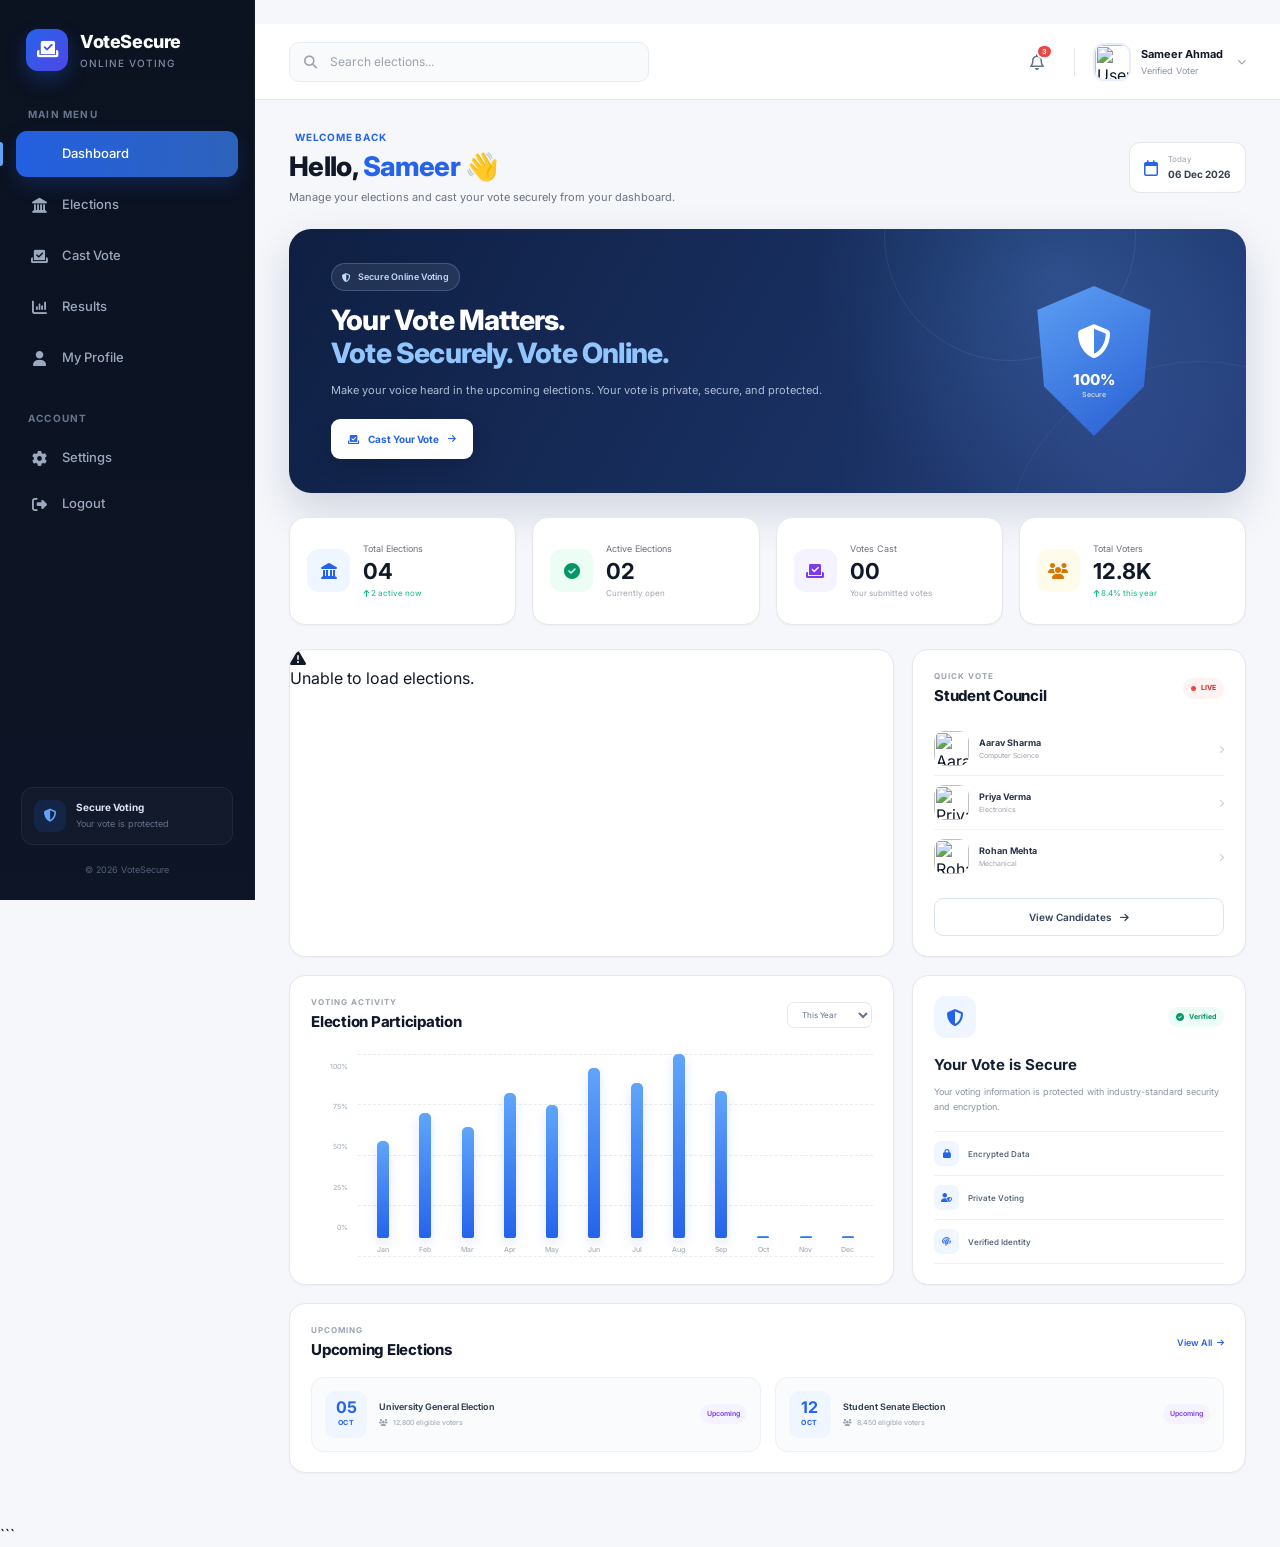
==== commit 27760037: "change in app.js" ====
--- a/index.html
+++ b/index.html
@@ -724,7 +724,7 @@
 
 
                         <a
-                            href="vote.html"
+                            href="javascript:goToVote()"
                             class="secondary-btn full-btn"
                         >
                             View Candidates
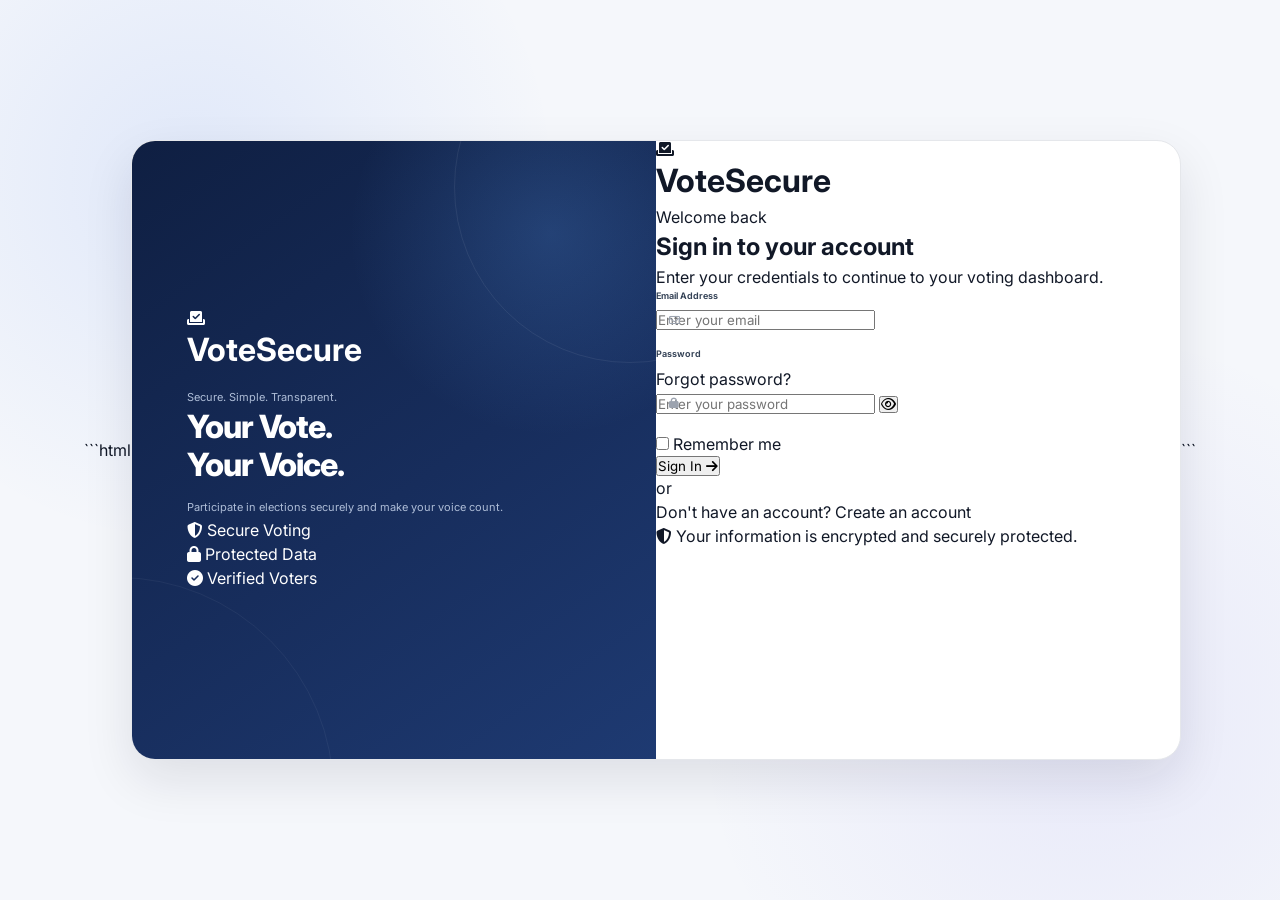
==== commit df87d462: "change in app.js" ====
--- a/index.html
+++ b/index.html
@@ -401,8 +401,8 @@
 
                             <span>Total Elections</span>
 
-                            <strong>
-                                04
+                            <strong id ="totalElections">
+                                00
                             </strong>
 
                             <small class="positive">
@@ -426,8 +426,8 @@
 
                             <span>Active Elections</span>
 
-                            <strong>
-                                02
+                            <strong id ="activeElections">
+                               00
                             </strong>
 
                             <small>
@@ -528,7 +528,7 @@
                         </div>
 
 
-                        <div class="elections-list">
+                        <div class="elections-list" id = "electionlist">
 
 
                             <!-- Election 1 -->
@@ -629,8 +629,8 @@
                                     QUICK VOTE
                                 </span>
 
-                                <h2>
-                                    Student Council
+                                <h2 id = "quickVoteElectionTitle">
+                                   Loading... 
                                 </h2>
 
                             </div>
@@ -643,7 +643,7 @@
                         </div>
 
 
-                        <div class="quick-vote-list">
+                        <div class="quick-vote-list" id = "quickVoteCandidatesList">
 
 
                             <!-- Candidate 1 -->
--- a/css/style.css
+++ b/css/style.css
@@ -2170,4 +2170,1404 @@
 ::selection {
     color: #fff;
     background: var(--primary);
+}
+/* =========================================================
+   VOTESECURE - PAGE EXTENSIONS
+   Same UI language as the supplied dashboard stylesheet
+   ========================================================= */
+
+
+/* =========================================================
+   23. AUTH PAGES
+   Login + Register
+   ========================================================= */
+
+.auth-page {
+    min-height: 100vh;
+    display: flex;
+    align-items: center;
+    justify-content: center;
+    padding: 30px;
+    background:
+        radial-gradient(
+            circle at 15% 20%,
+            rgba(37, 99, 235, .10),
+            transparent 28%
+        ),
+        radial-gradient(
+            circle at 85% 80%,
+            rgba(79, 70, 229, .08),
+            transparent 30%
+        ),
+        var(--background);
+}
+
+.auth-container {
+    width: min(1050px, 100%);
+    min-height: 620px;
+    display: grid;
+    grid-template-columns: 1fr 1fr;
+    overflow: hidden;
+    border: 1px solid var(--border);
+    border-radius: 24px;
+    background: #fff;
+    box-shadow: var(--shadow-lg);
+}
+
+/* Left branding panel */
+
+.auth-brand {
+    position: relative;
+    display: flex;
+    flex-direction: column;
+    justify-content: center;
+    padding: 55px;
+    overflow: hidden;
+    color: #fff;
+
+    background:
+        radial-gradient(
+            circle at 80% 15%,
+            rgba(96, 165, 250, .20),
+            transparent 30%
+        ),
+        linear-gradient(
+            145deg,
+            #0f1f42,
+            #172d5c 55%,
+            #1e3a72
+        );
+}
+
+.auth-brand::before {
+    content: "";
+    position: absolute;
+    width: 350px;
+    height: 350px;
+    right: -150px;
+    top: -130px;
+    border: 1px solid rgba(255,255,255,.07);
+    border-radius: 50%;
+}
+
+.auth-brand::after {
+    content: "";
+    position: absolute;
+    width: 430px;
+    height: 430px;
+    left: -230px;
+    bottom: -250px;
+    border: 1px solid rgba(255,255,255,.05);
+    border-radius: 50%;
+}
+
+.auth-brand-content {
+    position: relative;
+    z-index: 2;
+}
+
+.auth-logo {
+    display: flex;
+    align-items: center;
+    gap: 12px;
+    margin-bottom: 45px;
+}
+
+.auth-logo .logo-icon {
+    width: 46px;
+    height: 46px;
+}
+
+.auth-logo h1 {
+    font-size: 20px;
+    font-weight: 800;
+    letter-spacing: -.5px;
+}
+
+.auth-logo span {
+    display: block;
+    margin-top: 2px;
+    color: #7f8ca5;
+    font-size: 9px;
+    text-transform: uppercase;
+    letter-spacing: 1.2px;
+}
+
+.auth-brand h2 {
+    max-width: 430px;
+    color: #fff;
+    font-size: 32px;
+    line-height: 1.2;
+    font-weight: 800;
+    letter-spacing: -.9px;
+}
+
+.auth-brand h2 span {
+    color: #93c5fd;
+}
+
+.auth-brand p {
+    max-width: 410px;
+    margin-top: 14px;
+    color: #aebdd7;
+    font-size: 11px;
+    line-height: 1.8;
+}
+
+.auth-features {
+    display: flex;
+    flex-direction: column;
+    gap: 12px;
+    margin-top: 30px;
+}
+
+.auth-feature {
+    display: flex;
+    align-items: center;
+    gap: 11px;
+    color: #dce7f8;
+    font-size: 10px;
+}
+
+.auth-feature i {
+    width: 27px;
+    height: 27px;
+    display: flex;
+    align-items: center;
+    justify-content: center;
+    border-radius: 8px;
+    color: #60a5fa;
+    background: rgba(37,99,235,.18);
+    font-size: 10px;
+}
+
+/* Auth form */
+
+.auth-form-area {
+    display: flex;
+    align-items: center;
+    justify-content: center;
+    padding: 45px;
+    background: #fff;
+}
+
+.auth-form {
+    width: min(390px, 100%);
+}
+
+.auth-form-header {
+    margin-bottom: 28px;
+}
+
+.auth-form-header .label {
+    display: inline-flex;
+    align-items: center;
+    gap: 5px;
+    margin-bottom: 7px;
+    color: var(--primary);
+    font-size: 9px;
+    font-weight: 700;
+    text-transform: uppercase;
+    letter-spacing: .9px;
+}
+
+.auth-form-header h2 {
+    color: var(--text-dark);
+    font-size: 25px;
+    font-weight: 800;
+    letter-spacing: -.6px;
+}
+
+.auth-form-header p {
+    margin-top: 6px;
+    color: var(--text-light);
+    font-size: 10px;
+}
+
+.form-group {
+    margin-bottom: 17px;
+}
+
+.form-group label {
+    display: block;
+    margin-bottom: 7px;
+    color: #334155;
+    font-size: 9px;
+    font-weight: 650;
+}
+
+.input-wrapper {
+    position: relative;
+}
+
+.input-wrapper > i {
+    position: absolute;
+    left: 13px;
+    top: 50%;
+    transform: translateY(-50%);
+    color: #9ca3af;
+    font-size: 11px;
+}
+
+.form-input,
+.form-select {
+    width: 100%;
+    height: 43px;
+    padding: 0 13px 0 37px;
+    border: 1px solid #e3e8ef;
+    border-radius: 10px;
+    outline: none;
+    background: #f8fafc;
+    color: var(--text-dark);
+    font-size: 10px;
+    transition: .25s ease;
+}
+
+.form-input:focus,
+.form-select:focus {
+    border-color: #93c5fd;
+    background: #fff;
+    box-shadow:
+        0 0 0 4px rgba(37,99,235,.08);
+}
+
+.form-input::placeholder {
+    color: #a1a9b7;
+}
+
+.auth-submit {
+    width: 100%;
+    height: 43px;
+    display: inline-flex;
+    align-items: center;
+    justify-content: center;
+    gap: 8px;
+    margin-top: 5px;
+    border: none;
+    border-radius: 10px;
+    background:
+        linear-gradient(
+            135deg,
+            #2563eb,
+            #4f46e5
+        );
+    color: #fff;
+    font-size: 10px;
+    font-weight: 700;
+    box-shadow:
+        0 8px 20px rgba(37,99,235,.20);
+    transition: .25s ease;
+}
+
+.auth-submit:hover {
+    transform: translateY(-2px);
+    box-shadow:
+        0 12px 25px rgba(37,99,235,.28);
+}
+
+.auth-footer {
+    margin-top: 20px;
+    color: #8b95a7;
+    font-size: 9px;
+    text-align: center;
+}
+
+.auth-footer a {
+    color: var(--primary);
+    font-weight: 700;
+}
+
+.auth-footer a:hover {
+    color: var(--primary-dark);
+}
+
+.auth-message {
+    display: none;
+    margin-bottom: 15px;
+    padding: 10px 12px;
+    border-radius: 9px;
+    font-size: 9px;
+}
+
+.auth-message.success {
+    display: block;
+    color: #059669;
+    background: #ecfdf5;
+    border: 1px solid #d1fae5;
+}
+
+.auth-message.error {
+    display: block;
+    color: #dc2626;
+    background: #fef2f2;
+    border: 1px solid #fee2e2;
+}
+
+
+/* =========================================================
+   24. VOTE PAGE
+   ========================================================= */
+
+.vote-page-header {
+    display: flex;
+    align-items: flex-end;
+    justify-content: space-between;
+    margin-bottom: 20px;
+}
+
+.vote-page-header h1 {
+    color: var(--text-dark);
+    font-size: 25px;
+    font-weight: 800;
+    letter-spacing: -.6px;
+}
+
+.vote-page-header p {
+    margin-top: 5px;
+    color: var(--text-light);
+    font-size: 10px;
+}
+
+.vote-status {
+    display: inline-flex;
+    align-items: center;
+    gap: 6px;
+    padding: 7px 10px;
+    border-radius: 20px;
+    color: #059669;
+    background: #ecfdf5;
+    font-size: 8px;
+    font-weight: 700;
+}
+
+.vote-status span {
+    width: 6px;
+    height: 6px;
+    border-radius: 50%;
+    background: #10b981;
+}
+
+.vote-layout {
+    display: grid;
+    grid-template-columns: minmax(0, 1.4fr) minmax(280px, .75fr);
+    gap: 18px;
+}
+
+.vote-card {
+    border: 1px solid var(--border);
+    border-radius: var(--radius);
+    background: #fff;
+    box-shadow: var(--shadow-sm);
+    overflow: hidden;
+}
+
+.vote-card-header {
+    padding: 21px;
+    border-bottom: 1px solid #f0f2f5;
+}
+
+.vote-card-header h2 {
+    color: var(--text-dark);
+    font-size: 15px;
+    font-weight: 750;
+}
+
+.vote-card-header p {
+    margin-top: 4px;
+    color: var(--text-light);
+    font-size: 9px;
+}
+
+.candidate-list {
+    padding: 7px 21px 20px;
+}
+
+.candidate {
+    display: flex;
+    align-items: center;
+    gap: 13px;
+    min-height: 76px;
+    padding: 11px 12px;
+    margin-top: 8px;
+    border: 1px solid #edf0f4;
+    border-radius: 12px;
+    background: #fff;
+    cursor: pointer;
+    transition: .25s ease;
+}
+
+.candidate:hover {
+    border-color: #bfdbfe;
+    background: #f8fbff;
+    transform: translateY(-1px);
+}
+
+.candidate.selected {
+    border-color: #60a5fa;
+    background: #eff6ff;
+    box-shadow:
+        0 5px 18px rgba(37,99,235,.08);
+}
+
+.candidate img {
+    width: 46px;
+    height: 46px;
+    flex-shrink: 0;
+    object-fit: cover;
+    border-radius: 12px;
+}
+
+.candidate-info {
+    flex: 1;
+    min-width: 0;
+}
+
+.candidate-info h3 {
+    color: #273449;
+    font-size: 11px;
+    font-weight: 700;
+}
+
+.candidate-info p {
+    margin-top: 3px;
+    color: #9ca3af;
+    font-size: 8px;
+}
+
+.candidate-info span {
+    display: block;
+    margin-top: 4px;
+    color: #64748b;
+    font-size: 8px;
+}
+
+.candidate .radio {
+    width: 20px;
+    height: 20px;
+    flex-shrink: 0;
+    display: flex;
+    align-items: center;
+    justify-content: center;
+    border: 2px solid #cbd5e1;
+    border-radius: 50%;
+}
+
+.candidate.selected .radio {
+    border-color: var(--primary);
+}
+
+.candidate.selected .radio::after {
+    content: "";
+    width: 9px;
+    height: 9px;
+    border-radius: 50%;
+    background: var(--primary);
+}
+
+.vote-submit-area {
+    padding: 0 21px 21px;
+}
+
+.vote-submit-btn {
+    width: 100%;
+    height: 43px;
+    border: none;
+    border-radius: 10px;
+    background:
+        linear-gradient(
+            135deg,
+            #2563eb,
+            #4f46e5
+        );
+    color: #fff;
+    font-size: 10px;
+    font-weight: 700;
+    box-shadow:
+        0 8px 20px rgba(37,99,235,.18);
+    transition: .25s ease;
+}
+
+.vote-submit-btn:hover:not(:disabled) {
+    transform: translateY(-2px);
+    box-shadow:
+        0 12px 25px rgba(37,99,235,.25);
+}
+
+.vote-submit-btn:disabled {
+    opacity: .65;
+    cursor: not-allowed;
+}
+
+.vote-info-card {
+    padding: 20px 21px;
+}
+
+.vote-info-icon {
+    width: 42px;
+    height: 42px;
+    display: flex;
+    align-items: center;
+    justify-content: center;
+    border-radius: 12px;
+    color: #2563eb;
+    background: #eff6ff;
+    font-size: 17px;
+}
+
+.vote-info-card h2 {
+    margin-top: 15px;
+    color: var(--text-dark);
+    font-size: 15px;
+}
+
+.vote-info-card > p {
+    margin-top: 6px;
+    color: #8a94a6;
+    font-size: 9px;
+    line-height: 1.7;
+}
+
+.vote-meta {
+    display: flex;
+    flex-direction: column;
+    margin-top: 17px;
+    border-top: 1px solid #f0f2f5;
+}
+
+.vote-meta-row {
+    display: flex;
+    align-items: center;
+    justify-content: space-between;
+    padding: 11px 0;
+    border-bottom: 1px solid #f0f2f5;
+}
+
+.vote-meta-row span {
+    color: #9ca3af;
+    font-size: 8px;
+}
+
+.vote-meta-row strong {
+    color: #334155;
+    font-size: 8px;
+}
+
+
+/* =========================================================
+   25. RESULTS PAGE
+   ========================================================= */
+
+.results-header {
+    display: flex;
+    align-items: flex-end;
+    justify-content: space-between;
+    margin-bottom: 20px;
+}
+
+.results-header h1 {
+    color: var(--text-dark);
+    font-size: 25px;
+    font-weight: 800;
+    letter-spacing: -.6px;
+}
+
+.results-header p {
+    margin-top: 5px;
+    color: var(--text-light);
+    font-size: 10px;
+}
+
+.results-summary {
+    display: grid;
+    grid-template-columns: repeat(4, minmax(0,1fr));
+    gap: 14px;
+    margin-bottom: 18px;
+}
+
+.results-stat {
+    padding: 17px;
+    border: 1px solid var(--border);
+    border-radius: var(--radius);
+    background: #fff;
+    box-shadow: var(--shadow-sm);
+}
+
+.results-stat span {
+    display: block;
+    color: #9ca3af;
+    font-size: 8px;
+}
+
+.results-stat strong {
+    display: block;
+    margin-top: 4px;
+    color: var(--text-dark);
+    font-size: 21px;
+}
+
+.results-card {
+    border: 1px solid var(--border);
+    border-radius: var(--radius);
+    background: #fff;
+    box-shadow: var(--shadow-sm);
+    overflow: hidden;
+}
+
+.results-card-header {
+    display: flex;
+    align-items: center;
+    justify-content: space-between;
+    padding: 20px 21px 15px;
+}
+
+.results-card-header h2 {
+    color: var(--text-dark);
+    font-size: 15px;
+}
+
+.results-list {
+    padding: 0 21px 20px;
+}
+
+.result-row {
+    padding: 16px 0;
+    border-bottom: 1px solid #f0f2f5;
+}
+
+.result-row:last-child {
+    border-bottom: none;
+}
+
+.result-top {
+    display: flex;
+    align-items: center;
+    gap: 11px;
+}
+
+.result-rank {
+    width: 25px;
+    height: 25px;
+    display: flex;
+    align-items: center;
+    justify-content: center;
+    border-radius: 8px;
+    color: #64748b;
+    background: #f1f5f9;
+    font-size: 8px;
+    font-weight: 700;
+}
+
+.result-row img {
+    width: 40px;
+    height: 40px;
+    object-fit: cover;
+    border-radius: 10px;
+}
+
+.result-info {
+    flex: 1;
+}
+
+.result-info strong {
+    display: block;
+    color: #273449;
+    font-size: 10px;
+}
+
+.result-info span {
+    display: block;
+    margin-top: 2px;
+    color: #9ca3af;
+    font-size: 8px;
+}
+
+.result-votes {
+    text-align: right;
+}
+
+.result-votes strong {
+    display: block;
+    color: var(--text-dark);
+    font-size: 13px;
+}
+
+.result-votes span {
+    color: #9ca3af;
+    font-size: 7px;
+}
+
+.result-progress {
+    height: 7px;
+    margin-top: 10px;
+    overflow: hidden;
+    border-radius: 10px;
+    background: #eef2f7;
+}
+
+.result-progress-bar {
+    height: 100%;
+    border-radius: inherit;
+    background:
+        linear-gradient(
+            90deg,
+            #60a5fa,
+            #2563eb
+        );
+    transition: width .5s ease;
+}
+
+
+/* =========================================================
+   26. PROFILE PAGE
+   ========================================================= */
+
+.profile-header {
+    margin-bottom: 20px;
+}
+
+.profile-header h1 {
+    color: var(--text-dark);
+    font-size: 25px;
+    font-weight: 800;
+    letter-spacing: -.6px;
+}
+
+.profile-header p {
+    margin-top: 5px;
+    color: var(--text-light);
+    font-size: 10px;
+}
+
+.profile-grid {
+    display: grid;
+    grid-template-columns: minmax(250px, .7fr) minmax(0, 1.3fr);
+    gap: 18px;
+}
+
+.profile-card {
+    border: 1px solid var(--border);
+    border-radius: var(--radius);
+    background: #fff;
+    box-shadow: var(--shadow-sm);
+}
+
+.profile-main {
+    padding: 25px 21px;
+    text-align: center;
+}
+
+.profile-avatar {
+    width: 88px;
+    height: 88px;
+    margin: 0 auto;
+    object-fit: cover;
+    border: 4px solid #eff6ff;
+    border-radius: 22px;
+    box-shadow: 0 8px 20px rgba(15,23,42,.08);
+}
+
+.profile-main h2 {
+    margin-top: 13px;
+    color: var(--text-dark);
+    font-size: 16px;
+}
+
+.profile-main > p {
+    margin-top: 3px;
+    color: #9ca3af;
+    font-size: 9px;
+}
+
+.profile-verified {
+    display: inline-flex;
+    align-items: center;
+    gap: 5px;
+    margin-top: 11px;
+    padding: 5px 9px;
+    border-radius: 20px;
+    color: #059669;
+    background: #ecfdf5;
+    font-size: 7px;
+    font-weight: 700;
+}
+
+.profile-details {
+    padding: 21px;
+}
+
+.profile-details h2 {
+    color: var(--text-dark);
+    font-size: 15px;
+}
+
+.profile-fields {
+    display: grid;
+    grid-template-columns: repeat(2, minmax(0,1fr));
+    gap: 14px;
+    margin-top: 18px;
+}
+
+.profile-field {
+    padding: 13px;
+    border: 1px solid #edf0f4;
+    border-radius: 11px;
+    background: #fafbfc;
+}
+
+.profile-field label {
+    display: block;
+    margin-bottom: 4px;
+    color: #9ca3af;
+    font-size: 7px;
+    font-weight: 700;
+    text-transform: uppercase;
+    letter-spacing: .6px;
+}
+
+.profile-field strong {
+    display: block;
+    color: #334155;
+    font-size: 9px;
+}
+
+
+/* =========================================================
+   27. ADMIN PAGE
+   ========================================================= */
+
+.admin-header {
+    display: flex;
+    align-items: center;
+    justify-content: space-between;
+    margin-bottom: 22px;
+}
+
+.admin-header h1 {
+    color: var(--text-dark);
+    font-size: 25px;
+    font-weight: 800;
+    letter-spacing: -.6px;
+}
+
+.admin-header p {
+    margin-top: 5px;
+    color: var(--text-light);
+    font-size: 10px;
+}
+
+.admin-action-btn {
+    height: 39px;
+    display: inline-flex;
+    align-items: center;
+    gap: 8px;
+    padding: 0 15px;
+    border: none;
+    border-radius: 9px;
+    background:
+        linear-gradient(
+            135deg,
+            #2563eb,
+            #4f46e5
+        );
+    color: #fff;
+    font-size: 9px;
+    font-weight: 700;
+    box-shadow:
+        0 8px 18px rgba(37,99,235,.18);
+    transition: .25s ease;
+}
+
+.admin-action-btn:hover {
+    transform: translateY(-2px);
+}
+
+.admin-stats {
+    display: grid;
+    grid-template-columns: repeat(4, minmax(0,1fr));
+    gap: 14px;
+    margin-bottom: 20px;
+}
+
+.admin-stat {
+    display: flex;
+    align-items: center;
+    gap: 12px;
+    min-height: 95px;
+    padding: 15px;
+    border: 1px solid var(--border);
+    border-radius: var(--radius);
+    background: #fff;
+    box-shadow: var(--shadow-sm);
+}
+
+.admin-stat-icon {
+    width: 40px;
+    height: 40px;
+    display: flex;
+    align-items: center;
+    justify-content: center;
+    border-radius: 11px;
+    color: #2563eb;
+    background: #eff6ff;
+    font-size: 15px;
+}
+
+.admin-stat strong {
+    display: block;
+    color: var(--text-dark);
+    font-size: 19px;
+}
+
+.admin-stat span {
+    display: block;
+    margin-top: 2px;
+    color: #9ca3af;
+    font-size: 8px;
+}
+
+.admin-card {
+    border: 1px solid var(--border);
+    border-radius: var(--radius);
+    background: #fff;
+    box-shadow: var(--shadow-sm);
+    overflow: hidden;
+}
+
+.admin-card-header {
+    display: flex;
+    align-items: center;
+    justify-content: space-between;
+    padding: 20px 21px 15px;
+}
+
+.admin-card-header h2 {
+    color: var(--text-dark);
+    font-size: 15px;
+}
+
+.admin-table-wrapper {
+    width: 100%;
+    overflow-x: auto;
+}
+
+.admin-table {
+    width: 100%;
+    border-collapse: collapse;
+}
+
+.admin-table th {
+    padding: 11px 15px;
+    color: #9ca3af;
+    background: #fafbfc;
+    border-top: 1px solid #f0f2f5;
+    border-bottom: 1px solid #f0f2f5;
+    font-size: 7px;
+    font-weight: 700;
+    text-align: left;
+    text-transform: uppercase;
+    letter-spacing: .6px;
+}
+
+.admin-table td {
+    padding: 13px 15px;
+    border-bottom: 1px solid #f0f2f5;
+    color: #475569;
+    font-size: 8px;
+}
+
+.admin-table tr:last-child td {
+    border-bottom: none;
+}
+
+.admin-table tr:hover td {
+    background: #fafcff;
+}
+
+.admin-status {
+    display: inline-flex;
+    align-items: center;
+    gap: 5px;
+    padding: 5px 8px;
+    border-radius: 20px;
+    font-size: 7px;
+    font-weight: 700;
+}
+
+.admin-status.active {
+    color: #059669;
+    background: #ecfdf5;
+}
+
+.admin-status.upcoming {
+    color: #d97706;
+    background: #fffbeb;
+}
+
+.admin-status.closed {
+    color: #64748b;
+    background: #f1f5f9;
+}
+
+.admin-actions {
+    display: flex;
+    align-items: center;
+    gap: 6px;
+}
+
+.admin-icon-btn {
+    width: 29px;
+    height: 29px;
+    display: flex;
+    align-items: center;
+    justify-content: center;
+    border: 1px solid #e5e7eb;
+    border-radius: 8px;
+    background: #fff;
+    color: #64748b;
+    font-size: 9px;
+    transition: .2s ease;
+}
+
+.admin-icon-btn:hover {
+    color: var(--primary);
+    border-color: #bfdbfe;
+    background: #eff6ff;
+}
+
+.admin-icon-btn.delete:hover {
+    color: #dc2626;
+    border-color: #fecaca;
+    background: #fef2f2;
+}
+
+
+/* =========================================================
+   28. MODALS
+   ========================================================= */
+
+.modal-overlay {
+    position: fixed;
+    z-index: 5000;
+    inset: 0;
+    display: none;
+    align-items: center;
+    justify-content: center;
+    padding: 20px;
+    background: rgba(15,23,42,.55);
+    backdrop-filter: blur(5px);
+}
+
+.modal-overlay.active {
+    display: flex;
+}
+
+.modal {
+    width: min(560px, 100%);
+    max-height: 90vh;
+    overflow-y: auto;
+    border: 1px solid var(--border);
+    border-radius: 18px;
+    background: #fff;
+    box-shadow: 0 25px 70px rgba(15,23,42,.20);
+}
+
+.modal-header {
+    display: flex;
+    align-items: center;
+    justify-content: space-between;
+    padding: 19px 21px;
+    border-bottom: 1px solid #f0f2f5;
+}
+
+.modal-header h2 {
+    color: var(--text-dark);
+    font-size: 15px;
+}
+
+.modal-close {
+    width: 30px;
+    height: 30px;
+    display: flex;
+    align-items: center;
+    justify-content: center;
+    border: none;
+    border-radius: 8px;
+    background: #f1f5f9;
+    color: #64748b;
+}
+
+.modal-body {
+    padding: 21px;
+}
+
+.modal-footer {
+    display: flex;
+    justify-content: flex-end;
+    gap: 8px;
+    padding: 15px 21px 20px;
+    border-top: 1px solid #f0f2f5;
+}
+
+
+/* =========================================================
+   29. GENERIC FORM EXTENSIONS
+   ========================================================= */
+
+.form-grid {
+    display: grid;
+    grid-template-columns: repeat(2, minmax(0,1fr));
+    gap: 14px;
+}
+
+.form-grid .full {
+    grid-column: 1 / -1;
+}
+
+textarea.form-input {
+    height: auto;
+    min-height: 100px;
+    padding: 12px 13px;
+    resize: vertical;
+}
+
+.form-help {
+    display: block;
+    margin-top: 5px;
+    color: #9ca3af;
+    font-size: 7px;
+}
+
+.checkbox-row {
+    display: flex;
+    align-items: center;
+    gap: 7px;
+    color: #64748b;
+    font-size: 8px;
+}
+
+.checkbox-row input {
+    accent-color: var(--primary);
+}
+
+
+/* =========================================================
+   30. ADMIN CANDIDATE MANAGEMENT
+   ========================================================= */
+
+.candidate-admin-list {
+    display: flex;
+    flex-direction: column;
+    gap: 9px;
+}
+
+.candidate-admin-item {
+    display: flex;
+    align-items: center;
+    gap: 11px;
+    padding: 11px;
+    border: 1px solid #edf0f4;
+    border-radius: 11px;
+    background: #fafbfc;
+}
+
+.candidate-admin-item img {
+    width: 40px;
+    height: 40px;
+    object-fit: cover;
+    border-radius: 10px;
+}
+
+.candidate-admin-info {
+    flex: 1;
+    min-width: 0;
+}
+
+.candidate-admin-info strong {
+    display: block;
+    color: #334155;
+    font-size: 9px;
+}
+
+.candidate-admin-info span {
+    display: block;
+    margin-top: 2px;
+    color: #9ca3af;
+    font-size: 7px;
+}
+
+.candidate-votes {
+    padding: 5px 8px;
+    border-radius: 20px;
+    color: #2563eb;
+    background: #eff6ff;
+    font-size: 7px;
+    font-weight: 700;
+}
+
+
+/* =========================================================
+   31. PAGE EMPTY / LOADING STATES
+   ========================================================= */
+
+.page-loading {
+    min-height: 220px;
+    display: flex;
+    flex-direction: column;
+    align-items: center;
+    justify-content: center;
+    gap: 10px;
+    color: #9ca3af;
+    font-size: 9px;
+}
+
+.page-loading i {
+    color: var(--primary);
+    font-size: 22px;
+}
+
+.empty-state {
+    padding: 45px 20px;
+    text-align: center;
+}
+
+.empty-state i {
+    width: 50px;
+    height: 50px;
+    display: flex;
+    align-items: center;
+    justify-content: center;
+    margin: 0 auto 12px;
+    border-radius: 14px;
+    color: #2563eb;
+    background: #eff6ff;
+    font-size: 18px;
+}
+
+.empty-state h3 {
+    color: #334155;
+    font-size: 12px;
+}
+
+.empty-state p {
+    margin-top: 4px;
+    color: #9ca3af;
+    font-size: 8px;
+}
+
+
+/* =========================================================
+   32. PAGE EXTENSION RESPONSIVE
+   ========================================================= */
+
+@media (max-width: 950px) {
+
+    .auth-container {
+        grid-template-columns: 1fr;
+        max-width: 500px;
+    }
+
+    .auth-brand {
+        display: none;
+    }
+
+    .auth-form-area {
+        min-height: 600px;
+        padding: 35px;
+    }
+
+    .vote-layout,
+    .profile-grid {
+        grid-template-columns: 1fr;
+    }
+
+    .results-summary,
+    .admin-stats {
+        grid-template-columns: repeat(2, minmax(0,1fr));
+    }
+}
+
+@media (max-width: 650px) {
+
+    .auth-page {
+        padding: 15px;
+    }
+
+    .auth-container {
+        min-height: auto;
+        border-radius: 18px;
+    }
+
+    .auth-form-area {
+        padding: 30px 20px;
+    }
+
+    .auth-form-header h2 {
+        font-size: 22px;
+    }
+
+    .vote-page-header,
+    .results-header,
+    .admin-header {
+        align-items: flex-start;
+        flex-direction: column;
+        gap: 12px;
+    }
+
+    .results-summary,
+    .admin-stats {
+        grid-template-columns: 1fr;
+    }
+
+    .profile-fields,
+    .form-grid {
+        grid-template-columns: 1fr;
+    }
+
+    .form-grid .full {
+        grid-column: auto;
+    }
+
+    .admin-table {
+        min-width: 650px;
+    }
+
+    .modal {
+        max-height: 94vh;
+        border-radius: 15px;
+    }
+
+    .candidate {
+        padding: 10px;
+    }
+
+    .candidate img {
+        width: 42px;
+        height: 42px;
+    }
+}
+
+@media (max-width: 400px) {
+
+    .auth-form-area {
+        padding: 25px 16px;
+    }
+
+    .vote-card-header,
+    .vote-info-card,
+    .candidate-list,
+    .vote-submit-area {
+        padding-left: 15px;
+        padding-right: 15px;
+    }
+
+    .results-list {
+        padding-left: 15px;
+        padding-right: 15px;
+    }
+
+    .profile-details,
+    .profile-main {
+        padding-left: 15px;
+        padding-right: 15px;
+    }
 }
